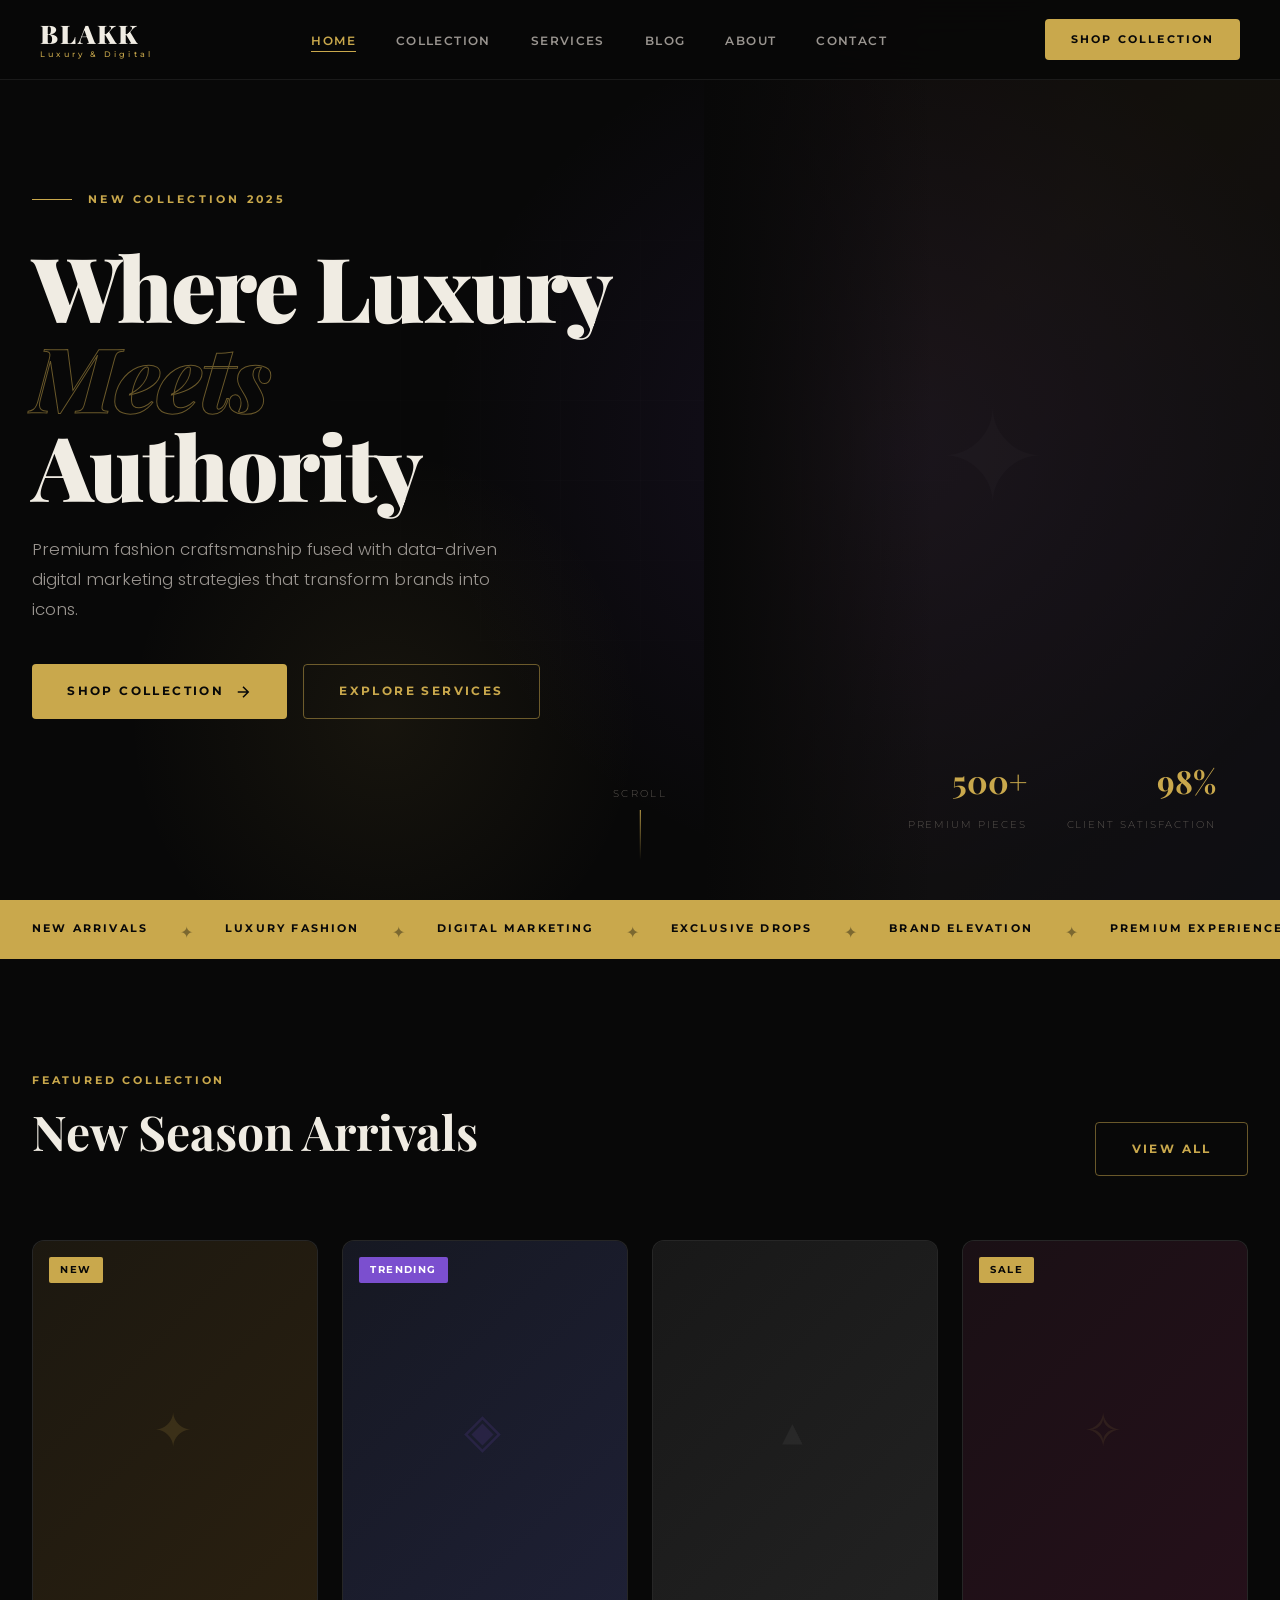
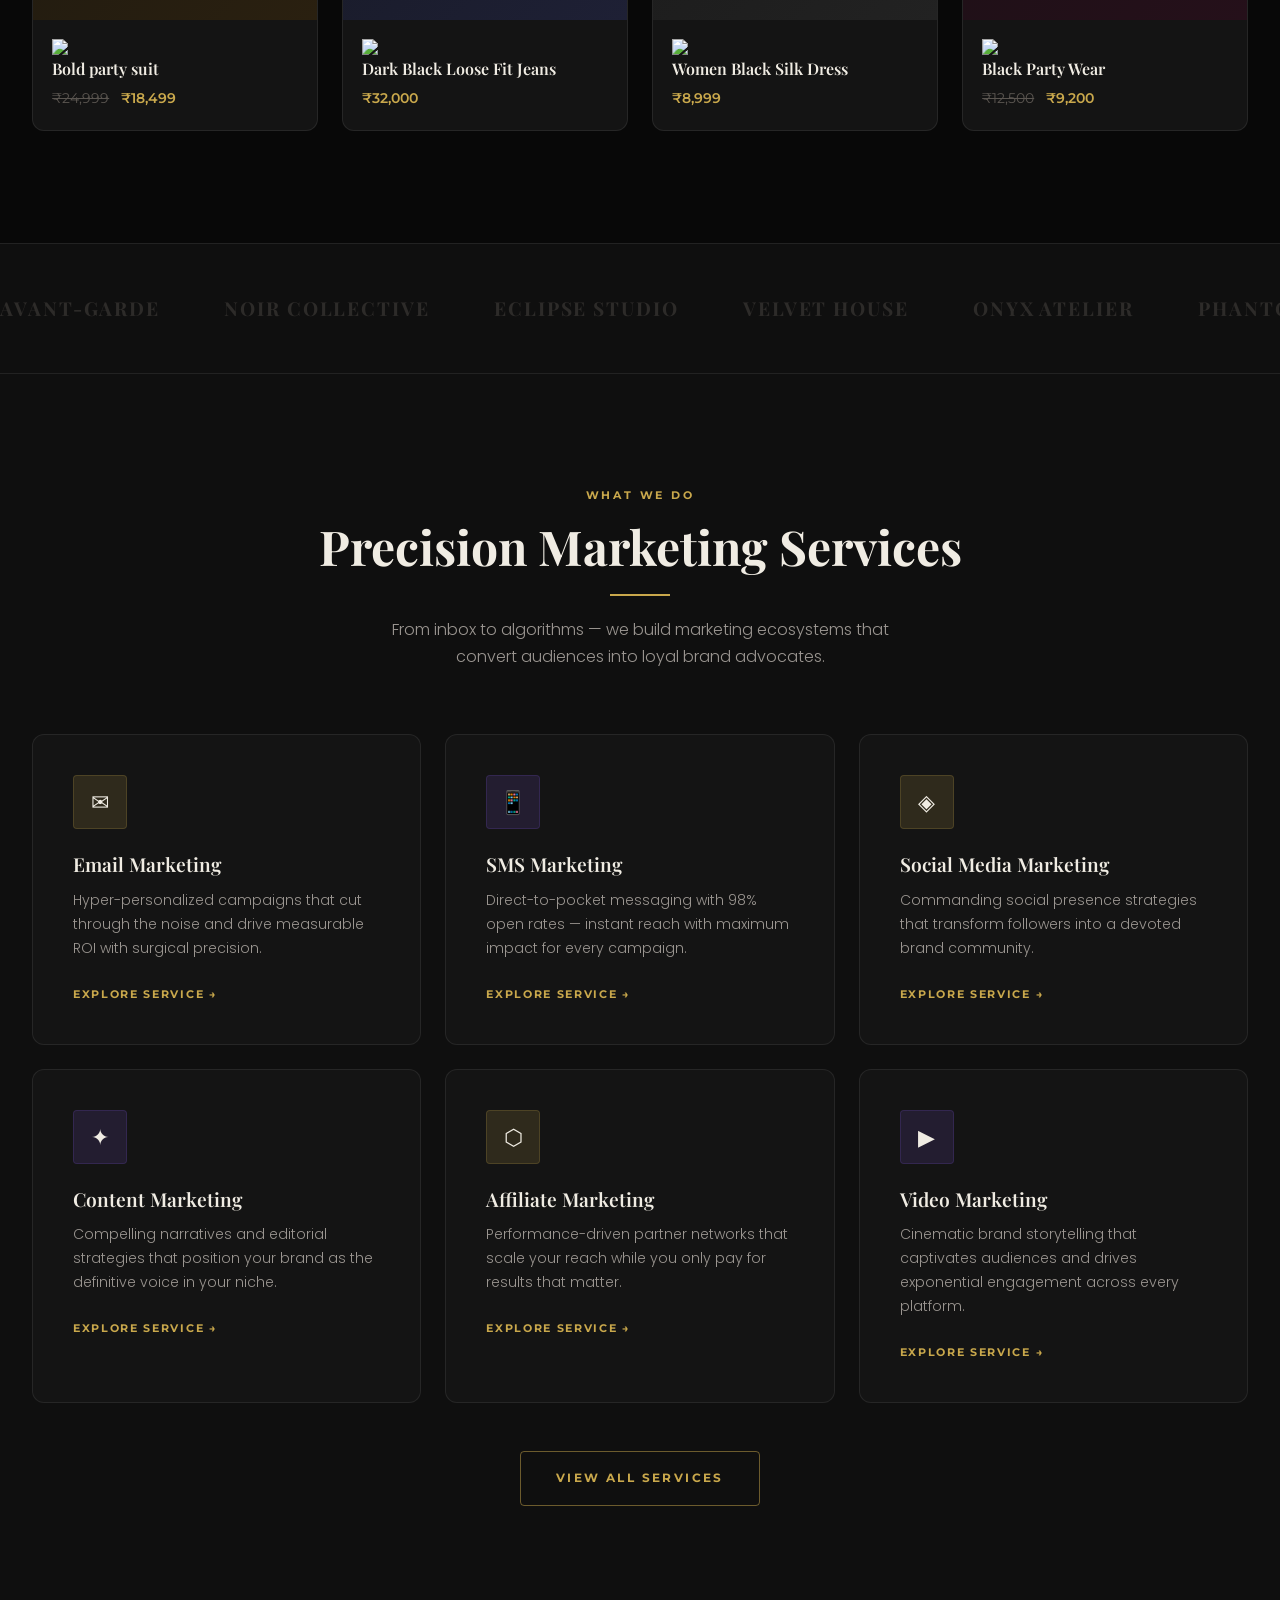
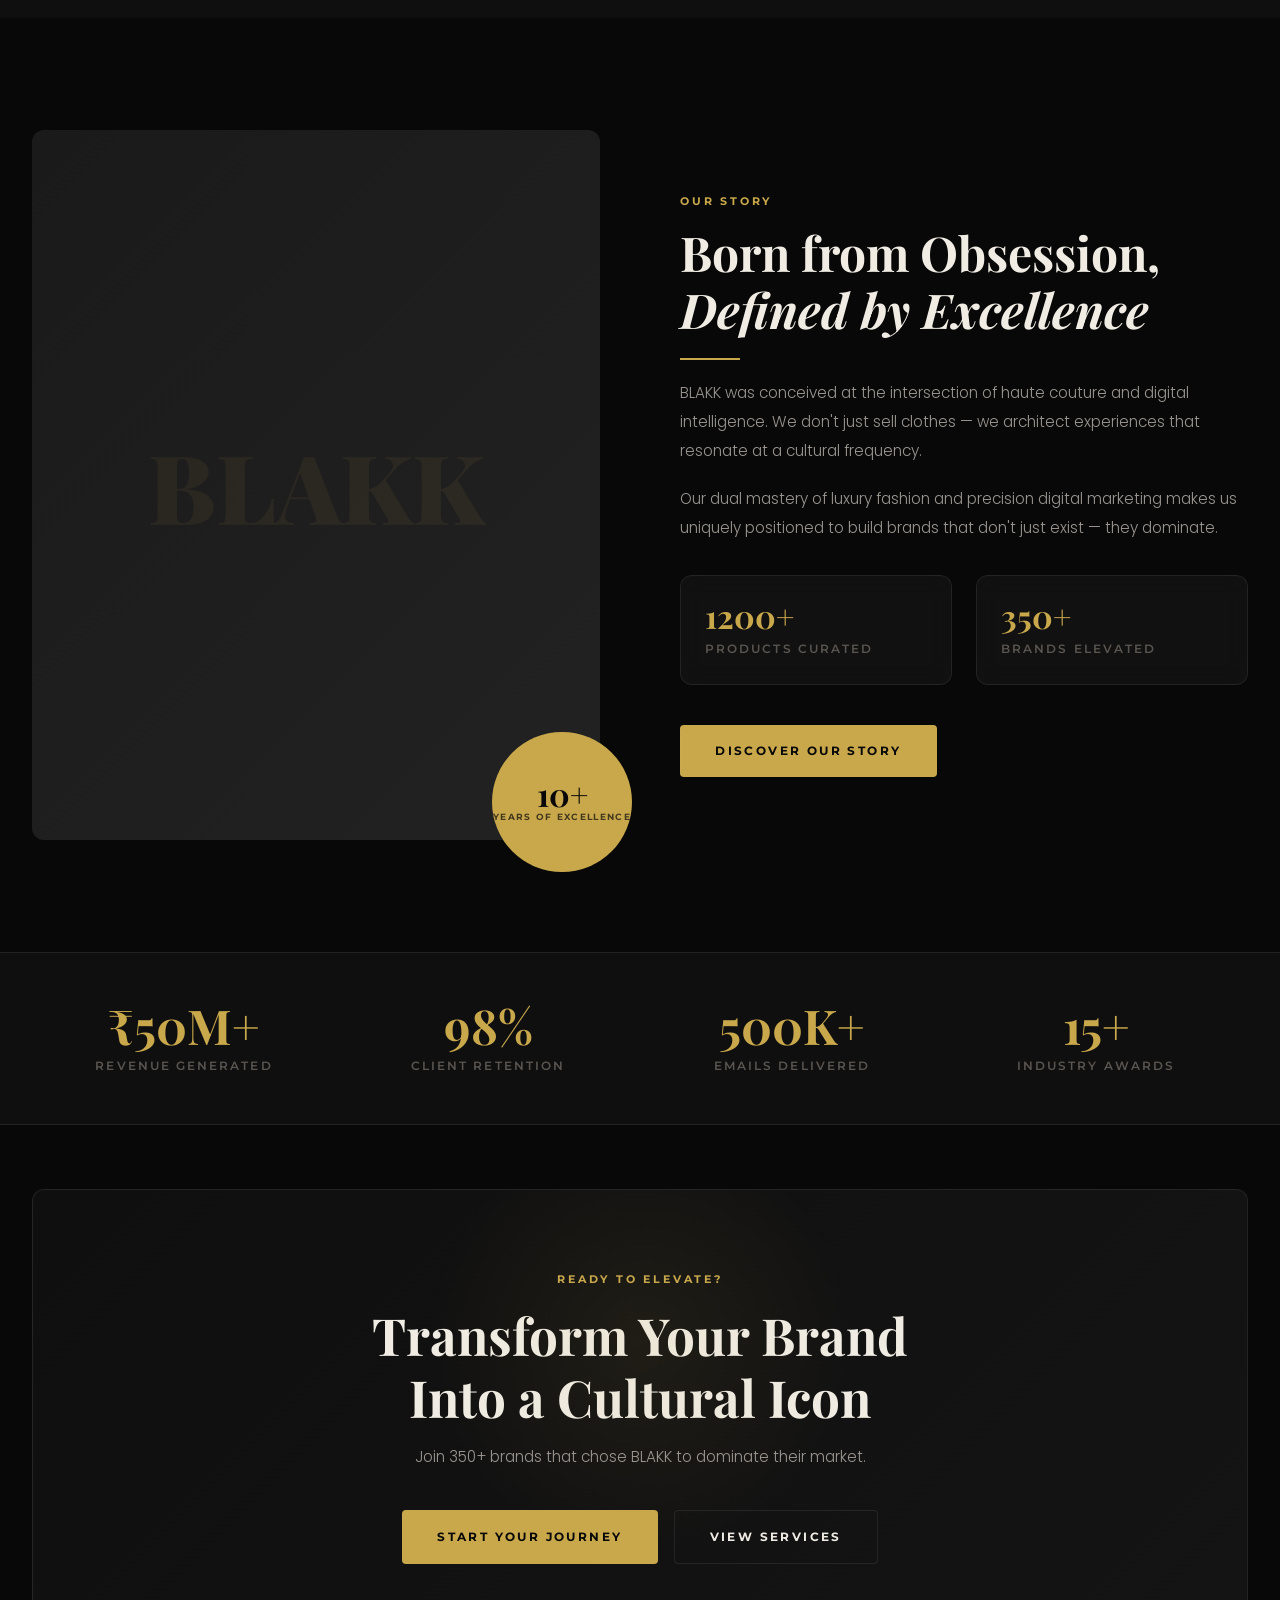
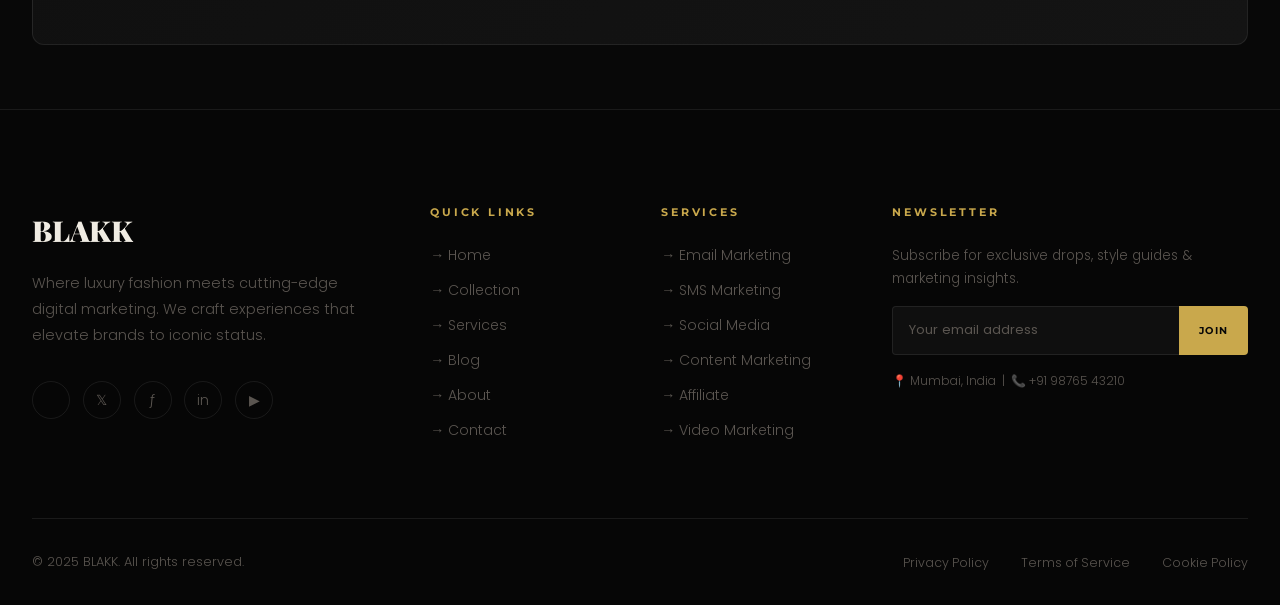
==== index.html @ cf5c4eec "Add files via upload" ====
<!DOCTYPE html>
<html lang="en">
<head>
  <meta charset="UTF-8">
  <meta name="viewport" content="width=device-width, initial-scale=1.0">
  <title>BLAKK — Luxury Fashion & Digital Marketing</title>
  <link rel="stylesheet" href="style.css">
  <style>
    /* ---- Hero ---- */
    .hero {
      position: relative;
      height: 100vh;
      min-height: 700px;
      display: flex;
      align-items: center;
      overflow: hidden;
      background: var(--bg-primary);
    }
    .hero__bg {
      position: absolute;
      inset: 0;
      background:
        radial-gradient(ellipse 60% 80% at 70% 50%, rgba(123,79,207,0.12) 0%, transparent 60%),
        radial-gradient(ellipse 40% 60% at 30% 80%, rgba(201,168,76,0.08) 0%, transparent 50%);
    }
    .hero__grid-lines {
      position: absolute;
      inset: 0;
      background-image:
        linear-gradient(rgba(255,255,255,0.02) 1px, transparent 1px),
        linear-gradient(90deg, rgba(255,255,255,0.02) 1px, transparent 1px);
      background-size: 80px 80px;
      mask-image: radial-gradient(ellipse at center, rgba(0,0,0,0.6) 0%, transparent 70%);
    }
    .hero__content {
      position: relative;
      z-index: 2;
      max-width: 760px;
    }
    .hero__eyebrow {
      display: inline-flex;
      align-items: center;
      gap: 1rem;
      font-family: var(--font-heading);
      font-size: 0.68rem;
      font-weight: 700;
      letter-spacing: 0.3em;
      text-transform: uppercase;
      color: var(--gold);
      margin-bottom: 2rem;
    }
    .hero__eyebrow::before {
      content: '';
      width: 40px; height: 1px;
      background: var(--gold);
    }
    .hero__title {
      font-size: clamp(3.5rem, 7vw, 6.5rem);
      font-weight: 900;
      line-height: 1.0;
      letter-spacing: -0.02em;
      margin-bottom: 1.5rem;
    }
    .hero__title em {
      font-style: italic;
      color: transparent;
      -webkit-text-stroke: 1px rgba(201,168,76,0.5);
    }
    .hero__subtitle {
      font-size: 1.05rem;
      color: var(--text-secondary);
      max-width: 480px;
      margin-bottom: 2.5rem;
      font-weight: 300;
      line-height: 1.8;
    }
    .hero__actions { display: flex; gap: 1rem; flex-wrap: wrap; }
    .hero__scroll {
      position: absolute;
      bottom: 2.5rem;
      left: 50%;
      transform: translateX(-50%);
      display: flex;
      flex-direction: column;
      align-items: center;
      gap: 0.5rem;
      font-family: var(--font-heading);
      font-size: 0.6rem;
      letter-spacing: 0.25em;
      text-transform: uppercase;
      color: var(--text-muted);
      animation: float 3s ease-in-out infinite;
    }
    .hero__scroll::after {
      content: '';
      width: 1px; height: 50px;
      background: linear-gradient(to bottom, var(--gold), transparent);
    }
    .hero__visual {
      position: absolute;
      right: 0; top: 0; bottom: 0;
      width: 45%;
      overflow: hidden;
    }
    .hero__visual-img {
      width: 100%; height: 100%;
      object-fit: cover;
      opacity: 0.35;
      filter: grayscale(30%);
    }
    .hero__visual::before {
      content: '';
      position: absolute;
      inset: 0;
      background: linear-gradient(90deg, var(--bg-primary) 0%, transparent 40%);
      z-index: 1;
    }
    .hero__stats {
      position: absolute;
      right: 4rem;
      bottom: 4rem;
      z-index: 3;
      display: flex;
      gap: 2.5rem;
    }
    .hero__stat { text-align: right; }
    .hero__stat-num { font-family: var(--font-display); font-size: 2rem; font-weight: 700; color: var(--gold); display: block; }
    .hero__stat-label { font-family: var(--font-heading); font-size: 0.6rem; letter-spacing: 0.2em; text-transform: uppercase; color: var(--text-muted); }

    /* ---- Ticker ---- */
    .ticker {
      background: var(--gold);
      padding: 0.8rem 0;
      overflow: hidden;
      white-space: nowrap;
    }
    .ticker__track {
      display: inline-flex;
      animation: ticker 30s linear infinite;
    }
    .ticker__item {
      font-family: var(--font-heading);
      font-size: 0.68rem;
      font-weight: 700;
      letter-spacing: 0.2em;
      text-transform: uppercase;
      color: #080808;
      padding: 0 2rem;
    }
    .ticker__dot { color: rgba(8,8,8,0.4); }
    @keyframes ticker { from { transform: translateX(0); } to { transform: translateX(-50%); } }

    /* ---- Collection Carousel ---- */
    .collection-grid { display: grid; grid-template-columns: repeat(4, 1fr); gap: 1.5rem; }

    /* ---- Services Grid ---- */
    .services-grid { display: grid; grid-template-columns: repeat(3, 1fr); gap: 1.5rem; }

    /* ---- About Section ---- */
    .about-layout { display: grid; grid-template-columns: 1fr 1fr; gap: 5rem; align-items: center; }
    .about-visual { position: relative; }
    .about-img-main {
      width: 100%;
      aspect-ratio: 4/5;
      background: linear-gradient(135deg, #1a1a1a, #222);
      border-radius: var(--radius-lg);
      display: flex;
      align-items: center;
      justify-content: center;
      overflow: hidden;
    }
    .about-img-badge {
      position: absolute;
      bottom: -2rem;
      right: -2rem;
      width: 140px; height: 140px;
      background: var(--gold);
      border-radius: 50%;
      display: flex;
      flex-direction: column;
      align-items: center;
      justify-content: center;
      text-align: center;
      z-index: 2;
    }
    .about-img-badge span:first-child { font-family: var(--font-display); font-size: 2rem; font-weight: 700; color: #080808; line-height: 1; }
    .about-img-badge span:last-child { font-family: var(--font-heading); font-size: 0.55rem; font-weight: 700; letter-spacing: 0.15em; color: rgba(8,8,8,0.7); text-transform: uppercase; }

    /* ---- Blog Preview ---- */
    .blog-grid { display: grid; grid-template-columns: repeat(3, 1fr); gap: 1.5rem; }

    /* ---- Brand Strip ---- */
    .brand-strip {
      background: var(--bg-secondary);
      padding: 3rem 0;
      border-top: 1px solid var(--border-glass);
      border-bottom: 1px solid var(--border-glass);
      overflow: hidden;
    }
    .brand-strip__track {
      display: flex;
      gap: 4rem;
      align-items: center;
      animation: ticker 20s linear infinite;
      white-space: nowrap;
    }
    .brand-strip__item {
      font-family: var(--font-display);
      font-size: 1.2rem;
      font-weight: 700;
      color: var(--text-muted);
      letter-spacing: 0.1em;
      text-transform: uppercase;
      opacity: 0.4;
      transition: opacity 0.3s;
      cursor: default;
    }
    .brand-strip__item:hover { opacity: 0.8; }

    @media (max-width: 900px) {
      .collection-grid { grid-template-columns: repeat(2, 1fr); }
      .services-grid { grid-template-columns: repeat(2, 1fr); }
      .about-layout { grid-template-columns: 1fr; gap: 3rem; }
      .blog-grid { grid-template-columns: 1fr; }
      .hero__visual { display: none; }
      .hero__stats { display: none; }
    }
    @media (max-width: 600px) {
      .collection-grid { grid-template-columns: 1fr; }
      .services-grid { grid-template-columns: 1fr; }
    }
  </style>
</head>
<body>

<div id="navbar-container"></div>

<!-- =============== HERO =============== -->
<section class="hero">
  <div class="hero__bg"></div>
  <div class="hero__grid-lines"></div>
  <div class="hero__visual">
    <div class="hero__visual-img" style="background: linear-gradient(135deg, #1a1210 0%, #2a1f0f 40%, #1a1a2e 100%); display:flex; align-items:center; justify-content:center; font-family:var(--font-display); font-size:8rem; color:rgba(255,255,255,0.05);">✦</div>
  </div>
  <div class="container" style="width:100%;">
    <div class="hero__content animate-up">
      <div class="hero__eyebrow">New Collection 2025</div>
      <h1 class="hero__title">
        Where Luxury<br>
        <em>Meets</em><br>
        Authority
      </h1>
      <p class="hero__subtitle">Premium fashion craftsmanship fused with data-driven digital marketing strategies that transform brands into icons.</p>
      <div class="hero__actions">
        <a href="collection.html" class="btn btn--primary">
          Shop Collection
          <svg class="btn-icon" viewBox="0 0 24 24" fill="none" stroke="currentColor" stroke-width="2"><path d="M5 12h14M12 5l7 7-7 7"/></svg>
        </a>
        <a href="services.html" class="btn btn--outline">Explore Services</a>
      </div>
    </div>
  </div>
  <div class="hero__stats">
    <div class="hero__stat">
      <span class="hero__stat-num">500+</span>
      <span class="hero__stat-label">Premium Pieces</span>
    </div>
    <div class="hero__stat">
      <span class="hero__stat-num">98%</span>
      <span class="hero__stat-label">Client Satisfaction</span>
    </div>
  </div>
  <div class="hero__scroll">Scroll</div>
</section>

<!-- =============== TICKER =============== -->
<div class="ticker">
  <div class="ticker__track">
    <span class="ticker__item">New Arrivals</span><span class="ticker__dot">✦</span>
    <span class="ticker__item">Luxury Fashion</span><span class="ticker__dot">✦</span>
    <span class="ticker__item">Digital Marketing</span><span class="ticker__dot">✦</span>
    <span class="ticker__item">Exclusive Drops</span><span class="ticker__dot">✦</span>
    <span class="ticker__item">Brand Elevation</span><span class="ticker__dot">✦</span>
    <span class="ticker__item">Premium Experience</span><span class="ticker__dot">✦</span>
    <span class="ticker__item">New Arrivals</span><span class="ticker__dot">✦</span>
    <span class="ticker__item">Luxury Fashion</span><span class="ticker__dot">✦</span>
    <span class="ticker__item">Digital Marketing</span><span class="ticker__dot">✦</span>
    <span class="ticker__item">Exclusive Drops</span><span class="ticker__dot">✦</span>
    <span class="ticker__item">Brand Elevation</span><span class="ticker__dot">✦</span>
    <span class="ticker__item">Premium Experience</span><span class="ticker__dot">✦</span>
  </div>
</div>

<!-- =============== FEATURED COLLECTION =============== -->
<section class="section">
  <div class="container">
    <div class="section-header" style="display:flex;align-items:flex-end;justify-content:space-between;flex-wrap:wrap;gap:1rem;">
      <div>
        <div class="label" style="margin-bottom:0.8rem;">Featured Collection</div>
        <h2 class="section-title">New Season Arrivals</h2>
      </div>
      <a href="collection.html" class="btn btn--outline">View All</a>
    </div>
    <div class="collection-grid">

      <div class="product-card">
        <div class="product-card__image">
          <div class="img-placeholder" style="width:100%;height:100%;background:linear-gradient(135deg,#1c1810,#2a2010);font-size:3rem;color:rgba(201,168,76,0.15);">✦</div>
          <span class="product-card__badge">New</span>
          <div class="product-card__overlay">
            <a href="product.html" class="btn btn--primary" style="width:100%;justify-content:center;">View Product</a>
          </div>
        </div>
        <div class="product-card__body">
        <img src="c:\Users\HP\OneDrive\Pictures\suit.jpeg">
          <div class="product-card__name">Bold party suit</div>
          <div class="product-card__price"><del>₹24,999</del> ₹18,499</div>
        </div>
      </div>

      <div class="product-card">
        <div class="product-card__image">
          <div class="img-placeholder" style="width:100%;height:100%;background:linear-gradient(135deg,#161822,#1e2035);font-size:3rem;color:rgba(123,79,207,0.15);">◈</div>
          <span class="product-card__badge product-card__badge--new">Trending</span>
          <div class="product-card__overlay">
            <a href="product.html" class="btn btn--primary" style="width:100%;justify-content:center;">View Product</a>
          </div>
        </div>
        <div class="product-card__body">
          <img src="c:\Users\HP\OneDrive\Pictures\strait fit.jpeg">
          <div class="product-card__name">Dark Black Loose Fit Jeans</div>
          <div class="product-card__price">₹32,000</div>
        </div>
      </div>

      <div class="product-card">
        <div class="product-card__image">
          <div class="img-placeholder" style="width:100%;height:100%;background:linear-gradient(135deg,#181818,#222);font-size:3rem;color:rgba(255,255,255,0.05);">▲</div>
          <div class="product-card__overlay">
            <a href="product.html" class="btn btn--primary" style="width:100%;justify-content:center;">View Product</a>
          </div>
        </div>
        <div class="product-card__body">
          <img src="c:\Users\HP\OneDrive\Pictures\blouse.jpeg">
          <div class="product-card__name">Women Black Silk Dress</div>
          <div class="product-card__price">₹8,999</div>
        </div>
      </div>

      <div class="product-card">
        <div class="product-card__image">
          <div class="img-placeholder" style="width:100%;height:100%;background:linear-gradient(135deg,#1a1015,#25101a);font-size:3rem;color:rgba(201,168,76,0.1);">✧</div>
          <span class="product-card__badge">Sale</span>
          <div class="product-card__overlay">
            <a href="product.html" class="btn btn--primary" style="width:100%;justify-content:center;">View Product</a>
          </div>
        </div>
        <div class="product-card__body">
          <img src="c:\Users\HP\OneDrive\Pictures\sleveless fork.jpeg">
          <div class="product-card__name">Black Party Wear</div>
          <div class="product-card__price"><del>₹12,500</del> ₹9,200</div>
        </div>
      </div>

    </div>
  </div>
</section>

<!-- =============== BRAND STRIP =============== -->
<div class="brand-strip">
  <div class="brand-strip__track">
    <span class="brand-strip__item">Avant-Garde</span>
    <span class="brand-strip__item">Noir Collective</span>
    <span class="brand-strip__item">Eclipse Studio</span>
    <span class="brand-strip__item">Velvet House</span>
    <span class="brand-strip__item">Onyx Atelier</span>
    <span class="brand-strip__item">Phantom Wear</span>
    <span class="brand-strip__item">Noir Collective</span>
    <span class="brand-strip__item">Avant-Garde</span>
    <span class="brand-strip__item">Eclipse Studio</span>
    <span class="brand-strip__item">Velvet House</span>
    <span class="brand-strip__item">Onyx Atelier</span>
    <span class="brand-strip__item">Phantom Wear</span>
  </div>
</div>

<!-- =============== MARKETING SERVICES =============== -->
<section class="section" style="background:var(--bg-secondary);">
  <div class="container">
    <div class="section-header section-header--center">
      <div class="label" style="margin-bottom:0.8rem;">What We Do</div>
      <h2 class="section-title">Precision Marketing Services</h2>
      <div class="divider divider--center"></div>
      <p class="section-subtitle">From inbox to algorithms — we build marketing ecosystems that convert audiences into loyal brand advocates.</p>
    </div>
    <div class="services-grid">

      <div class="service-card">
        <div class="service-card__icon">✉</div>
        <h3 class="service-card__title">Email Marketing</h3>
        <p class="service-card__desc">Hyper-personalized campaigns that cut through the noise and drive measurable ROI with surgical precision.</p>
        <a href="email-marketing.html" class="service-card__link">Explore Service →</a>
      </div>

      <div class="service-card">
        <div class="service-card__icon" style="background:var(--purple-dim);border-color:rgba(123,79,207,0.2);">📱</div>
        <h3 class="service-card__title">SMS Marketing</h3>
        <p class="service-card__desc">Direct-to-pocket messaging with 98% open rates — instant reach with maximum impact for every campaign.</p>
        <a href="sms-marketing.html" class="service-card__link">Explore Service →</a>
      </div>

      <div class="service-card">
        <div class="service-card__icon">◈</div>
        <h3 class="service-card__title">Social Media Marketing</h3>
        <p class="service-card__desc">Commanding social presence strategies that transform followers into a devoted brand community.</p>
        <a href="social-media-marketing.html" class="service-card__link">Explore Service →</a>
      </div>

      <div class="service-card">
        <div class="service-card__icon" style="background:var(--purple-dim);border-color:rgba(123,79,207,0.2);">✦</div>
        <h3 class="service-card__title">Content Marketing</h3>
        <p class="service-card__desc">Compelling narratives and editorial strategies that position your brand as the definitive voice in your niche.</p>
        <a href="content-marketing.html" class="service-card__link">Explore Service →</a>
      </div>

      <div class="service-card">
        <div class="service-card__icon">⬡</div>
        <h3 class="service-card__title">Affiliate Marketing</h3>
        <p class="service-card__desc">Performance-driven partner networks that scale your reach while you only pay for results that matter.</p>
        <a href="affiliate-marketing.html" class="service-card__link">Explore Service →</a>
      </div>

      <div class="service-card">
        <div class="service-card__icon" style="background:var(--purple-dim);border-color:rgba(123,79,207,0.2);">▶</div>
        <h3 class="service-card__title">Video Marketing</h3>
        <p class="service-card__desc">Cinematic brand storytelling that captivates audiences and drives exponential engagement across every platform.</p>
        <a href="video-marketing.html" class="service-card__link">Explore Service →</a>
      </div>

    </div>
    <div style="text-align:center;margin-top:3rem;">
      <a href="services.html" class="btn btn--outline">View All Services</a>
    </div>
  </div>
</section>

<!-- =============== ABOUT BRAND =============== -->
<section class="section">
  <div class="container">
    <div class="about-layout">
      <div class="about-visual">
        <div class="about-img-main">
          <div style="font-family:var(--font-display);font-size:6rem;font-weight:900;color:rgba(201,168,76,0.08);text-align:center;line-height:1;">BLAKK</div>
        </div>
        <div class="about-img-badge">
          <span>10+</span>
          <span>Years of Excellence</span>
        </div>
      </div>
      <div>
        <div class="label" style="margin-bottom:0.8rem;">Our Story</div>
        <h2 class="section-title">Born from Obsession,<br><em>Defined by Excellence</em></h2>
        <div class="divider"></div>
        <p style="color:var(--text-secondary);margin-bottom:1.2rem;font-size:0.95rem;line-height:1.9;">BLAKK was conceived at the intersection of haute couture and digital intelligence. We don't just sell clothes — we architect experiences that resonate at a cultural frequency.</p>
        <p style="color:var(--text-secondary);margin-bottom:2rem;font-size:0.95rem;line-height:1.9;">Our dual mastery of luxury fashion and precision digital marketing makes us uniquely positioned to build brands that don't just exist — they dominate.</p>
        <div style="display:grid;grid-template-columns:1fr 1fr;gap:1.5rem;margin-bottom:2.5rem;">
          <div class="glass-card" style="padding:1.5rem;">
            <div class="stat-number" style="font-size:2rem;">1200+</div>
            <div class="stat-label">Products Curated</div>
          </div>
          <div class="glass-card" style="padding:1.5rem;">
            <div class="stat-number" style="font-size:2rem;">350+</div>
            <div class="stat-label">Brands Elevated</div>
          </div>
        </div>
        <a href="about.html" class="btn btn--primary">Discover Our Story</a>
      </div>
    </div>
  </div>
</section>

<!-- =============== STATS BAND =============== -->
<div style="background:var(--bg-secondary);border-top:1px solid var(--border-glass);border-bottom:1px solid var(--border-glass);">
  <div class="container">
    <div style="display:grid;grid-template-columns:repeat(4,1fr);text-align:center;padding:1rem 0;">
      <div class="stat-item"><span class="stat-number">₹50M+</span><span class="stat-label">Revenue Generated</span></div>
      <div class="stat-item"><span class="stat-number">98%</span><span class="stat-label">Client Retention</span></div>
      <div class="stat-item"><span class="stat-number">500K+</span><span class="stat-label">Emails Delivered</span></div>
      <div class="stat-item"><span class="stat-number">15+</span><span class="stat-label">Industry Awards</span></div>
    </div>
  </div>
</div>



<!-- =============== CTA BANNER =============== -->
<section class="section--sm">
  <div class="container">
    <div class="cta-banner">
      <div class="label" style="margin-bottom:1rem;">Ready to Elevate?</div>
      <h2 style="font-size:clamp(2rem,4vw,3.2rem);margin-bottom:1rem;max-width:600px;margin-left:auto;margin-right:auto;">Transform Your Brand Into a Cultural Icon</h2>
      <p style="color:var(--text-secondary);margin-bottom:2.5rem;font-size:0.95rem;">Join 350+ brands that chose BLAKK to dominate their market.</p>
      <div style="display:flex;gap:1rem;justify-content:center;flex-wrap:wrap;">
        <a href="contact.html" class="btn btn--primary">Start Your Journey</a>
        <a href="services.html" class="btn btn--ghost">View Services</a>
      </div>
    </div>
  </div>
</section>

<div id="footer-container"></div>

<script src="components.js"></script>
<script src='https://cdn.jotfor.ms/agent/embedjs/019d7c6f91fc73ceb57cc087a468c96c1d91/embed.js'>
</script>
</body>
</html>
---- style.css ----
/* ============================================
   BLAKK - Luxury Fashion & Digital Marketing
   style.css - Main Stylesheet
   ============================================ */

@import url('https://fonts.googleapis.com/css2?family=Playfair+Display:ital,wght@0,400;0,600;0,700;0,900;1,400;1,700&family=Montserrat:wght@300;400;500;600;700;800&family=Poppins:wght@300;400;500;600&display=swap');

/* ---- CSS Variables ---- */
:root {
  --bg-primary: #080808;
  --bg-secondary: #0f0f0f;
  --bg-card: #141414;
  --bg-glass: rgba(255,255,255,0.04);
  --border-glass: rgba(255,255,255,0.08);
  --gold: #c9a84c;
  --gold-light: #e8c87a;
  --gold-dim: rgba(201,168,76,0.15);
  --purple: #7b4fcf;
  --purple-light: #a47de8;
  --purple-dim: rgba(123,79,207,0.15);
  --electric: #4fc3f7;
  --text-primary: #f0ece3;
  --text-secondary: #9a9590;
  --text-muted: #5a5550;
  --accent: var(--gold);
  --font-display: 'Playfair Display', Georgia, serif;
  --font-heading: 'Montserrat', sans-serif;
  --font-body: 'Poppins', sans-serif;
  --radius: 4px;
  --radius-lg: 12px;
  --shadow-glow: 0 0 40px rgba(201,168,76,0.12);
  --shadow-card: 0 8px 32px rgba(0,0,0,0.6);
  --transition: all 0.35s cubic-bezier(0.4, 0, 0.2, 1);
  --navbar-h: 80px;
}

/* ---- Reset & Base ---- */
*, *::before, *::after { box-sizing: border-box; margin: 0; padding: 0; }
html { scroll-behavior: smooth; font-size: 16px; }
body {
  background: var(--bg-primary);
  color: var(--text-primary);
  font-family: var(--font-body);
  font-weight: 300;
  line-height: 1.7;
  overflow-x: hidden;
  -webkit-font-smoothing: antialiased;
}
img { max-width: 100%; display: block; }
a { color: inherit; text-decoration: none; }
ul { list-style: none; }
button { cursor: pointer; border: none; background: none; font-family: inherit; }
input, textarea, select { font-family: inherit; }

/* ---- Scrollbar ---- */
::-webkit-scrollbar { width: 4px; }
::-webkit-scrollbar-track { background: var(--bg-primary); }
::-webkit-scrollbar-thumb { background: var(--gold); border-radius: 2px; }

/* ---- Typography ---- */
h1,h2,h3,h4,h5,h6 { font-family: var(--font-display); font-weight: 700; line-height: 1.2; }
.label {
  font-family: var(--font-heading);
  font-size: 0.7rem;
  font-weight: 700;
  letter-spacing: 0.25em;
  text-transform: uppercase;
  color: var(--gold);
}
.section-title {
  font-size: clamp(2rem, 4vw, 3rem);
  color: var(--text-primary);
  margin-bottom: 1rem;
}
.section-subtitle {
  font-family: var(--font-body);
  font-size: 1rem;
  color: var(--text-secondary);
  max-width: 540px;
  font-weight: 300;
}

/* ---- Container ---- */
.container { max-width: 1280px; margin: 0 auto; padding: 0 2rem; }
.container--wide { max-width: 1440px; margin: 0 auto; padding: 0 2rem; }
.container--narrow { max-width: 900px; margin: 0 auto; padding: 0 2rem; }

/* ---- Section Spacing ---- */
.section { padding: 7rem 0; }
.section--sm { padding: 4rem 0; }

.section-header { margin-bottom: 4rem; }
.section-header--center { text-align: center; }
.section-header--center .section-subtitle { margin: 0 auto; }

/* ---- Buttons ---- */
.btn {
  display: inline-flex;
  align-items: center;
  gap: 0.6rem;
  font-family: var(--font-heading);
  font-size: 0.75rem;
  font-weight: 700;
  letter-spacing: 0.2em;
  text-transform: uppercase;
  padding: 1rem 2.2rem;
  border-radius: var(--radius);
  transition: var(--transition);
  position: relative;
  overflow: hidden;
}
.btn::before {
  content: '';
  position: absolute;
  inset: 0;
  background: rgba(255,255,255,0.06);
  transform: translateX(-100%);
  transition: var(--transition);
}
.btn:hover::before { transform: translateX(0); }

.btn--primary {
  background: var(--gold);
  color: #080808;
}
.btn--primary:hover { background: var(--gold-light); transform: translateY(-2px); box-shadow: 0 12px 30px rgba(201,168,76,0.3); }

.btn--outline {
  border: 1px solid rgba(201,168,76,0.5);
  color: var(--gold);
}
.btn--outline:hover { border-color: var(--gold); background: var(--gold-dim); transform: translateY(-2px); }

.btn--ghost {
  border: 1px solid var(--border-glass);
  color: var(--text-primary);
}
.btn--ghost:hover { border-color: var(--text-secondary); background: var(--bg-glass); }

.btn--purple {
  background: var(--purple);
  color: #fff;
}
.btn--purple:hover { background: var(--purple-light); transform: translateY(-2px); box-shadow: 0 12px 30px rgba(123,79,207,0.35); }

.btn-icon { width: 18px; height: 18px; transition: transform 0.3s ease; }
.btn:hover .btn-icon { transform: translateX(4px); }

/* ---- Navbar ---- */
.navbar {
  position: fixed;
  top: 0; left: 0; right: 0;
  height: var(--navbar-h);
  z-index: 1000;
  background: rgba(8,8,8,0.92);
  backdrop-filter: blur(20px);
  border-bottom: 1px solid var(--border-glass);
  transition: var(--transition);
}
.navbar.scrolled { height: 68px; box-shadow: 0 4px 30px rgba(0,0,0,0.5); }
.navbar__inner {
  display: flex;
  align-items: center;
  justify-content: space-between;
  height: 100%;
  padding: 0 2.5rem;
  max-width: 1440px;
  margin: 0 auto;
}
.navbar__logo {
  font-family: var(--font-display);
  font-size: 1.6rem;
  font-weight: 900;
  letter-spacing: 0.08em;
  color: var(--text-primary);
  display: flex;
  flex-direction: column;
  line-height: 1;
}
.navbar__logo span {
  font-size: 0.5rem;
  font-family: var(--font-heading);
  letter-spacing: 0.4em;
  color: var(--gold);
  font-weight: 500;
  margin-top: 3px;
}
.navbar__menu {
  display: flex;
  align-items: center;
  gap: 2.5rem;
}
.navbar__link {
  font-family: var(--font-heading);
  font-size: 0.72rem;
  font-weight: 600;
  letter-spacing: 0.12em;
  text-transform: uppercase;
  color: var(--text-secondary);
  transition: var(--transition);
  position: relative;
  padding-bottom: 4px;
}
.navbar__link::after {
  content: '';
  position: absolute;
  bottom: 0; left: 0;
  width: 0; height: 1px;
  background: var(--gold);
  transition: width 0.35s ease;
}
.navbar__link:hover { color: var(--text-primary); }
.navbar__link:hover::after { width: 100%; }
.navbar__link.active { color: var(--gold); }
.navbar__link.active::after { width: 100%; }

/* Dropdown */
.navbar__item { position: relative; }
.dropdown {
  position: absolute;
  top: calc(100% + 1.5rem);
  left: 50%;
  transform: translateX(-50%);
  background: #111;
  border: 1px solid var(--border-glass);
  border-radius: var(--radius-lg);
  padding: 1rem 0;
  min-width: 220px;
  opacity: 0;
  pointer-events: none;
  transform: translateX(-50%) translateY(-8px);
  transition: all 0.3s ease;
  box-shadow: 0 20px 60px rgba(0,0,0,0.8);
}
.navbar__item:hover .dropdown {
  opacity: 1;
  pointer-events: all;
  transform: translateX(-50%) translateY(0);
}
.dropdown__link {
  display: flex;
  align-items: center;
  gap: 0.8rem;
  padding: 0.7rem 1.4rem;
  font-family: var(--font-heading);
  font-size: 0.72rem;
  font-weight: 500;
  letter-spacing: 0.08em;
  text-transform: uppercase;
  color: var(--text-secondary);
  transition: var(--transition);
}
.dropdown__link:hover { color: var(--gold); background: var(--gold-dim); padding-left: 1.8rem; }
.dropdown__icon { font-size: 1rem; width: 20px; text-align: center; }

.navbar__actions { display: flex; align-items: center; gap: 1rem; }
.navbar__cta { padding: 0.7rem 1.6rem; font-size: 0.68rem; }

/* Hamburger */
.hamburger {
  display: none;
  flex-direction: column;
  gap: 5px;
  padding: 8px;
  cursor: pointer;
}
.hamburger span {
  display: block;
  width: 24px; height: 2px;
  background: var(--text-primary);
  transition: var(--transition);
  border-radius: 2px;
}
.hamburger.active span:nth-child(1) { transform: rotate(45deg) translate(5px, 5px); }
.hamburger.active span:nth-child(2) { opacity: 0; transform: translateX(-8px); }
.hamburger.active span:nth-child(3) { transform: rotate(-45deg) translate(5px, -5px); }

/* Mobile Nav */
.mobile-nav {
  display: none;
  position: fixed;
  top: var(--navbar-h);
  left: 0; right: 0;
  background: rgba(8,8,8,0.98);
  backdrop-filter: blur(20px);
  border-bottom: 1px solid var(--border-glass);
  padding: 2rem;
  z-index: 999;
  transform: translateY(-10px);
  opacity: 0;
  pointer-events: none;
  transition: all 0.35s ease;
  max-height: calc(100vh - var(--navbar-h));
  overflow-y: auto;
}
.mobile-nav.open { opacity: 1; transform: translateY(0); pointer-events: all; display: block; }
.mobile-nav__link {
  display: block;
  padding: 0.9rem 0;
  font-family: var(--font-heading);
  font-size: 0.8rem;
  font-weight: 600;
  letter-spacing: 0.15em;
  text-transform: uppercase;
  color: var(--text-secondary);
  border-bottom: 1px solid var(--border-glass);
  transition: var(--transition);
}
.mobile-nav__link:hover { color: var(--gold); padding-left: 0.5rem; }
.mobile-nav__sub { padding-left: 1rem; margin: 0.5rem 0; }
.mobile-nav__sub .mobile-nav__link { font-size: 0.72rem; color: var(--text-muted); border: none; }

/* ---- Page Hero ---- */
.page-hero {
  padding: calc(var(--navbar-h) + 5rem) 0 5rem;
  background: var(--bg-secondary);
  border-bottom: 1px solid var(--border-glass);
  position: relative;
  overflow: hidden;
}
.page-hero::before {
  content: '';
  position: absolute;
  top: -200px; right: -200px;
  width: 600px; height: 600px;
  background: radial-gradient(circle, rgba(201,168,76,0.06) 0%, transparent 70%);
}

/* ---- Footer ---- */
.footer {
  background: #060606;
  border-top: 1px solid var(--border-glass);
  padding: 6rem 0 2rem;
}
.footer__grid {
  display: grid;
  grid-template-columns: 2fr 1fr 1fr 1.5fr;
  gap: 4rem;
  margin-bottom: 4rem;
}
.footer__brand-name {
  font-family: var(--font-display);
  font-size: 1.8rem;
  font-weight: 900;
  color: var(--text-primary);
  margin-bottom: 1rem;
}
.footer__brand-name span { color: var(--gold); }
.footer__desc {
  color: var(--text-muted);
  font-size: 0.9rem;
  line-height: 1.8;
  margin-bottom: 2rem;
}
.footer__social { display: flex; gap: 0.8rem; }
.social-link {
  width: 38px; height: 38px;
  border: 1px solid var(--border-glass);
  border-radius: 50%;
  display: flex; align-items: center; justify-content: center;
  font-size: 0.9rem;
  color: var(--text-muted);
  transition: var(--transition);
}
.social-link:hover { border-color: var(--gold); color: var(--gold); background: var(--gold-dim); transform: translateY(-3px); }

.footer__col-title {
  font-family: var(--font-heading);
  font-size: 0.7rem;
  font-weight: 700;
  letter-spacing: 0.25em;
  text-transform: uppercase;
  color: var(--gold);
  margin-bottom: 1.5rem;
}
.footer__links li { margin-bottom: 0.7rem; }
.footer__links a {
  font-size: 0.88rem;
  color: var(--text-muted);
  transition: var(--transition);
  display: flex; align-items: center; gap: 0.4rem;
}
.footer__links a:hover { color: var(--text-primary); padding-left: 4px; }

.newsletter-form { display: flex; gap: 0; margin-top: 1rem; }
.newsletter-form input {
  flex: 1;
  background: var(--bg-glass);
  border: 1px solid var(--border-glass);
  border-right: none;
  border-radius: var(--radius) 0 0 var(--radius);
  padding: 0.85rem 1rem;
  color: var(--text-primary);
  font-size: 0.82rem;
  outline: none;
  transition: var(--transition);
}
.newsletter-form input:focus { border-color: var(--gold); }
.newsletter-form input::placeholder { color: var(--text-muted); }
.newsletter-form button {
  background: var(--gold);
  color: #080808;
  font-family: var(--font-heading);
  font-size: 0.65rem;
  font-weight: 700;
  letter-spacing: 0.15em;
  text-transform: uppercase;
  padding: 0.85rem 1.2rem;
  border-radius: 0 var(--radius) var(--radius) 0;
  transition: var(--transition);
}
.newsletter-form button:hover { background: var(--gold-light); }

.footer__bottom {
  border-top: 1px solid var(--border-glass);
  padding-top: 2rem;
  display: flex;
  align-items: center;
  justify-content: space-between;
  flex-wrap: wrap;
  gap: 1rem;
}
.footer__copy { font-size: 0.8rem; color: var(--text-muted); }
.footer__legal { display: flex; gap: 2rem; }
.footer__legal a { font-size: 0.78rem; color: var(--text-muted); transition: color 0.3s; }
.footer__legal a:hover { color: var(--gold); }

/* ---- Cards ---- */
.card {
  background: var(--bg-card);
  border: 1px solid var(--border-glass);
  border-radius: var(--radius-lg);
  overflow: hidden;
  transition: var(--transition);
}
.card:hover {
  border-color: rgba(201,168,76,0.25);
  transform: translateY(-6px);
  box-shadow: var(--shadow-card), 0 0 40px rgba(201,168,76,0.07);
}

/* Glass Card */
.glass-card {
  background: var(--bg-glass);
  border: 1px solid var(--border-glass);
  border-radius: var(--radius-lg);
  backdrop-filter: blur(12px);
  transition: var(--transition);
}
.glass-card:hover { border-color: rgba(201,168,76,0.2); transform: translateY(-4px); }

/* Product Card */
.product-card { background: var(--bg-card); border: 1px solid var(--border-glass); border-radius: var(--radius-lg); overflow: hidden; transition: var(--transition); }
.product-card:hover { border-color: rgba(201,168,76,0.3); transform: translateY(-8px); box-shadow: var(--shadow-card); }
.product-card__image { position: relative; overflow: hidden; aspect-ratio: 3/4; background: #1a1a1a; }
.product-card__image img { width: 100%; height: 100%; object-fit: cover; transition: transform 0.6s cubic-bezier(0.4,0,0.2,1); }
.product-card:hover .product-card__image img { transform: scale(1.08); }
.product-card__badge {
  position: absolute; top: 1rem; left: 1rem;
  background: var(--gold);
  color: #080808;
  font-family: var(--font-heading);
  font-size: 0.6rem;
  font-weight: 700;
  letter-spacing: 0.15em;
  text-transform: uppercase;
  padding: 0.3rem 0.7rem;
  border-radius: 2px;
}
.product-card__badge--new { background: var(--purple); color: #fff; }
.product-card__overlay {
  position: absolute;
  bottom: 0; left: 0; right: 0;
  padding: 1.5rem;
  background: linear-gradient(transparent, rgba(0,0,0,0.8));
  transform: translateY(100%);
  transition: var(--transition);
}
.product-card:hover .product-card__overlay { transform: translateY(0); }
.product-card__body { padding: 1.2rem; }
.product-card__name {
  font-family: var(--font-display);
  font-size: 1rem;
  font-weight: 600;
  margin-bottom: 0.3rem;
}
.product-card__price { font-family: var(--font-heading); font-size: 0.88rem; color: var(--gold); font-weight: 600; }
.product-card__price del { color: var(--text-muted); font-weight: 400; margin-right: 0.5rem; }

/* Service Card */
.service-card {
  background: var(--bg-card);
  border: 1px solid var(--border-glass);
  border-radius: var(--radius-lg);
  padding: 2.5rem;
  transition: var(--transition);
  position: relative;
  overflow: hidden;
}
.service-card::before {
  content: '';
  position: absolute;
  top: 0; left: 0;
  width: 100%; height: 3px;
  background: linear-gradient(90deg, var(--gold), var(--purple));
  transform: scaleX(0);
  transform-origin: left;
  transition: transform 0.4s ease;
}
.service-card:hover::before { transform: scaleX(1); }
.service-card:hover { border-color: rgba(201,168,76,0.2); transform: translateY(-6px); box-shadow: var(--shadow-card); }
.service-card__icon {
  width: 54px; height: 54px;
  background: var(--gold-dim);
  border: 1px solid rgba(201,168,76,0.2);
  border-radius: var(--radius);
  display: flex; align-items: center; justify-content: center;
  font-size: 1.4rem;
  margin-bottom: 1.5rem;
  transition: var(--transition);
}
.service-card:hover .service-card__icon { background: var(--gold); }
.service-card__title { font-family: var(--font-display); font-size: 1.2rem; font-weight: 600; margin-bottom: 0.8rem; }
.service-card__desc { font-size: 0.88rem; color: var(--text-secondary); line-height: 1.7; margin-bottom: 1.5rem; }
.service-card__link { font-family: var(--font-heading); font-size: 0.7rem; font-weight: 700; letter-spacing: 0.15em; text-transform: uppercase; color: var(--gold); display: flex; align-items: center; gap: 0.5rem; transition: var(--transition); }
.service-card__link:hover { gap: 0.8rem; }

/* Blog Card */
.blog-card { background: var(--bg-card); border: 1px solid var(--border-glass); border-radius: var(--radius-lg); overflow: hidden; transition: var(--transition); }
.blog-card:hover { border-color: rgba(201,168,76,0.25); transform: translateY(-6px); box-shadow: var(--shadow-card); }
.blog-card__image { aspect-ratio: 16/9; overflow: hidden; background: #1a1a1a; }
.blog-card__image img { width: 100%; height: 100%; object-fit: cover; transition: transform 0.6s ease; }
.blog-card:hover .blog-card__image img { transform: scale(1.05); }
.blog-card__body { padding: 1.8rem; }
.blog-card__cat { font-family: var(--font-heading); font-size: 0.65rem; font-weight: 700; letter-spacing: 0.2em; text-transform: uppercase; color: var(--gold); margin-bottom: 0.7rem; }
.blog-card__title { font-family: var(--font-display); font-size: 1.15rem; font-weight: 600; margin-bottom: 0.7rem; line-height: 1.4; }
.blog-card__excerpt { font-size: 0.85rem; color: var(--text-secondary); margin-bottom: 1.2rem; line-height: 1.7; }
.blog-card__meta { display: flex; align-items: center; justify-content: space-between; font-size: 0.75rem; color: var(--text-muted); }

/* Pricing Card */
.pricing-card {
  background: var(--bg-card);
  border: 1px solid var(--border-glass);
  border-radius: var(--radius-lg);
  padding: 2.5rem;
  transition: var(--transition);
  position: relative;
}
.pricing-card--featured {
  border-color: rgba(201,168,76,0.4);
  background: linear-gradient(135deg, #141414, #0f0f0f);
}
.pricing-card--featured::before {
  content: 'MOST POPULAR';
  position: absolute;
  top: -1px; right: 2rem;
  background: var(--gold);
  color: #080808;
  font-family: var(--font-heading);
  font-size: 0.6rem;
  font-weight: 700;
  letter-spacing: 0.2em;
  padding: 0.3rem 0.8rem;
  border-radius: 0 0 4px 4px;
}
.pricing-card:hover { transform: translateY(-6px); box-shadow: var(--shadow-card); }
.pricing-card__name { font-family: var(--font-heading); font-size: 0.72rem; font-weight: 700; letter-spacing: 0.2em; text-transform: uppercase; color: var(--gold); margin-bottom: 1rem; }
.pricing-card__price { font-family: var(--font-display); font-size: 2.8rem; font-weight: 700; margin-bottom: 0.3rem; }
.pricing-card__price sup { font-size: 1.2rem; vertical-align: top; margin-top: 0.5rem; color: var(--gold); }
.pricing-card__period { font-size: 0.8rem; color: var(--text-muted); margin-bottom: 1.5rem; }
.pricing-card__features { margin: 1.5rem 0; }
.pricing-card__feature { display: flex; align-items: center; gap: 0.7rem; padding: 0.5rem 0; font-size: 0.88rem; color: var(--text-secondary); border-bottom: 1px solid var(--border-glass); }
.pricing-card__feature:last-child { border: none; }
.pricing-card__feature .check { color: var(--gold); font-size: 0.8rem; }
.pricing-card__feature .cross { color: var(--text-muted); }

/* ---- Form Elements ---- */
.form-group { margin-bottom: 1.4rem; }
.form-label {
  display: block;
  font-family: var(--font-heading);
  font-size: 0.68rem;
  font-weight: 700;
  letter-spacing: 0.18em;
  text-transform: uppercase;
  color: var(--text-secondary);
  margin-bottom: 0.5rem;
}
.form-input, .form-textarea, .form-select {
  width: 100%;
  background: var(--bg-glass);
  border: 1px solid var(--border-glass);
  border-radius: var(--radius);
  padding: 0.9rem 1.1rem;
  color: var(--text-primary);
  font-size: 0.9rem;
  font-family: var(--font-body);
  outline: none;
  transition: var(--transition);
}
.form-input:focus, .form-textarea:focus, .form-select:focus {
  border-color: var(--gold);
  background: rgba(201,168,76,0.04);
  box-shadow: 0 0 0 3px rgba(201,168,76,0.08);
}
.form-input::placeholder, .form-textarea::placeholder { color: var(--text-muted); }
.form-textarea { resize: vertical; min-height: 140px; }

/* ---- Divider ---- */
.divider { width: 60px; height: 2px; background: var(--gold); margin: 1.2rem 0; }
.divider--center { margin: 1.2rem auto; }

/* ---- Stats ---- */
.stat-item { text-align: center; padding: 2rem; }
.stat-number { font-family: var(--font-display); font-size: 3rem; font-weight: 700; color: var(--gold); display: block; line-height: 1; }
.stat-label { font-family: var(--font-heading); font-size: 0.72rem; font-weight: 600; letter-spacing: 0.18em; text-transform: uppercase; color: var(--text-muted); margin-top: 0.5rem; display: block; }

/* ---- Tags ---- */
.tag {
  display: inline-block;
  background: var(--bg-glass);
  border: 1px solid var(--border-glass);
  border-radius: 2px;
  padding: 0.3rem 0.8rem;
  font-family: var(--font-heading);
  font-size: 0.68rem;
  font-weight: 600;
  letter-spacing: 0.12em;
  text-transform: uppercase;
  color: var(--text-muted);
  transition: var(--transition);
}
.tag:hover { border-color: var(--gold); color: var(--gold); background: var(--gold-dim); }

/* ---- Breadcrumb ---- */
.breadcrumb {
  display: flex; align-items: center; gap: 0.5rem;
  font-family: var(--font-heading);
  font-size: 0.72rem;
  font-weight: 500;
  letter-spacing: 0.1em;
  text-transform: uppercase;
  color: var(--text-muted);
  margin-bottom: 1.5rem;
}
.breadcrumb a { color: var(--text-muted); transition: color 0.3s; }
.breadcrumb a:hover { color: var(--gold); }
.breadcrumb span { color: var(--text-muted); }

/* ---- Grid Layouts ---- */
.grid-2 { display: grid; grid-template-columns: repeat(2, 1fr); gap: 2rem; }
.grid-3 { display: grid; grid-template-columns: repeat(3, 1fr); gap: 2rem; }
.grid-4 { display: grid; grid-template-columns: repeat(4, 1fr); gap: 1.5rem; }
.grid-auto { display: grid; grid-template-columns: repeat(auto-fill, minmax(280px, 1fr)); gap: 1.5rem; }

/* ---- Decorative ---- */
.gold-line {
  width: 100%;
  height: 1px;
  background: linear-gradient(90deg, transparent, var(--), transparent);
  margin: 3rem 0;
  opacity: 0.3;
}

/* CTA Banner */
.cta-banner {
  background: linear-gradient(135deg, #0f0f0f, #141414);
  border: 1px solid var(--border-glass);
  border-radius: var(--radius-lg);
  padding: 5rem;
  text-align: center;
  position: relative;
  overflow: hidden;
}
.cta-banner::before {
  content: '';
  position: absolute;
  top: -100px; left: 50%;
  transform: translateX(-50%);
  width: 500px; height: 500px;
  background: radial-gradient(circle, rgba(201,168,76,0.08) 0%, transparent 60%);
}

/* ---- Animations ---- */
@keyframes fadeInUp {
  from { opacity: 0; transform: translateY(24px); }
  to { opacity: 1; transform: translateY(0); }
}
@keyframes fadeIn { from { opacity: 0; } to { opacity: 1; } }
@keyframes shimmer {
  from { background-position: -1000px 0; }
  to { background-position: 1000px 0; }
}
@keyframes float {
  0%, 100% { transform: translateY(0); }
  50% { transform: translateY(-12px); }
}
@keyframes pulse-ring {
  0% { transform: scale(1); opacity: 1; }
  100% { transform: scale(1.4); opacity: 0; }
}

.animate-up { animation: fadeInUp 0.7s ease forwards; }
.animate-in { animation: fadeIn 0.8s ease forwards; }
.delay-1 { animation-delay: 0.1s; }
.delay-2 { animation-delay: 0.2s; }
.delay-3 { animation-delay: 0.3s; }
.delay-4 { animation-delay: 0.4s; }

/* ---- Placeholder Images ---- */
.img-placeholder {
  background: linear-gradient(135deg, #1a1a1a, #222);
  display: flex;
  align-items: center;
  justify-content: center;
  color: var(--text-muted);
  font-size: 0.75rem;
  font-family: var(--font-heading);
  letter-spacing: 0.1em;
  text-transform: uppercase;
}

/* ---- Feature List ---- */
.feature-list { list-style: none; }
.feature-list li {
  display: flex; align-items: flex-start; gap: 1rem;
  padding: 0.8rem 0;
  border-bottom: 1px solid var(--border-glass);
  font-size: 0.9rem;
  color: var(--text-secondary);
}
.feature-list li:last-child { border: none; }
.feature-list .icon { color: var(--gold); margin-top: 2px; flex-shrink: 0; }

/* ============================================
   RESPONSIVE
   ============================================ */

@media (max-width: 1100px) {
  .footer__grid { grid-template-columns: 1fr 1fr; }
  .grid-4 { grid-template-columns: repeat(2, 1fr); }
}

@media (max-width: 900px) {
  .navbar__menu, .navbar__actions .btn--primary { display: none; }
  .hamburger { display: flex; }
  .mobile-nav.open { display: block; }
  .grid-3 { grid-template-columns: repeat(2, 1fr); }
  .grid-2 { grid-template-columns: 1fr; }
  .cta-banner { padding: 3rem 2rem; }
  .section { padding: 5rem 0; }
}

@media (max-width: 600px) {
  .grid-3, .grid-4, .grid-2, .grid-auto { grid-template-columns: 1fr; }
  .footer__grid { grid-template-columns: 1fr; gap: 2.5rem; }
  .container { padding: 0 1.2rem; }
  .section-title { font-size: 1.8rem; }
  .navbar__inner { padding: 0 1.2rem; }
}
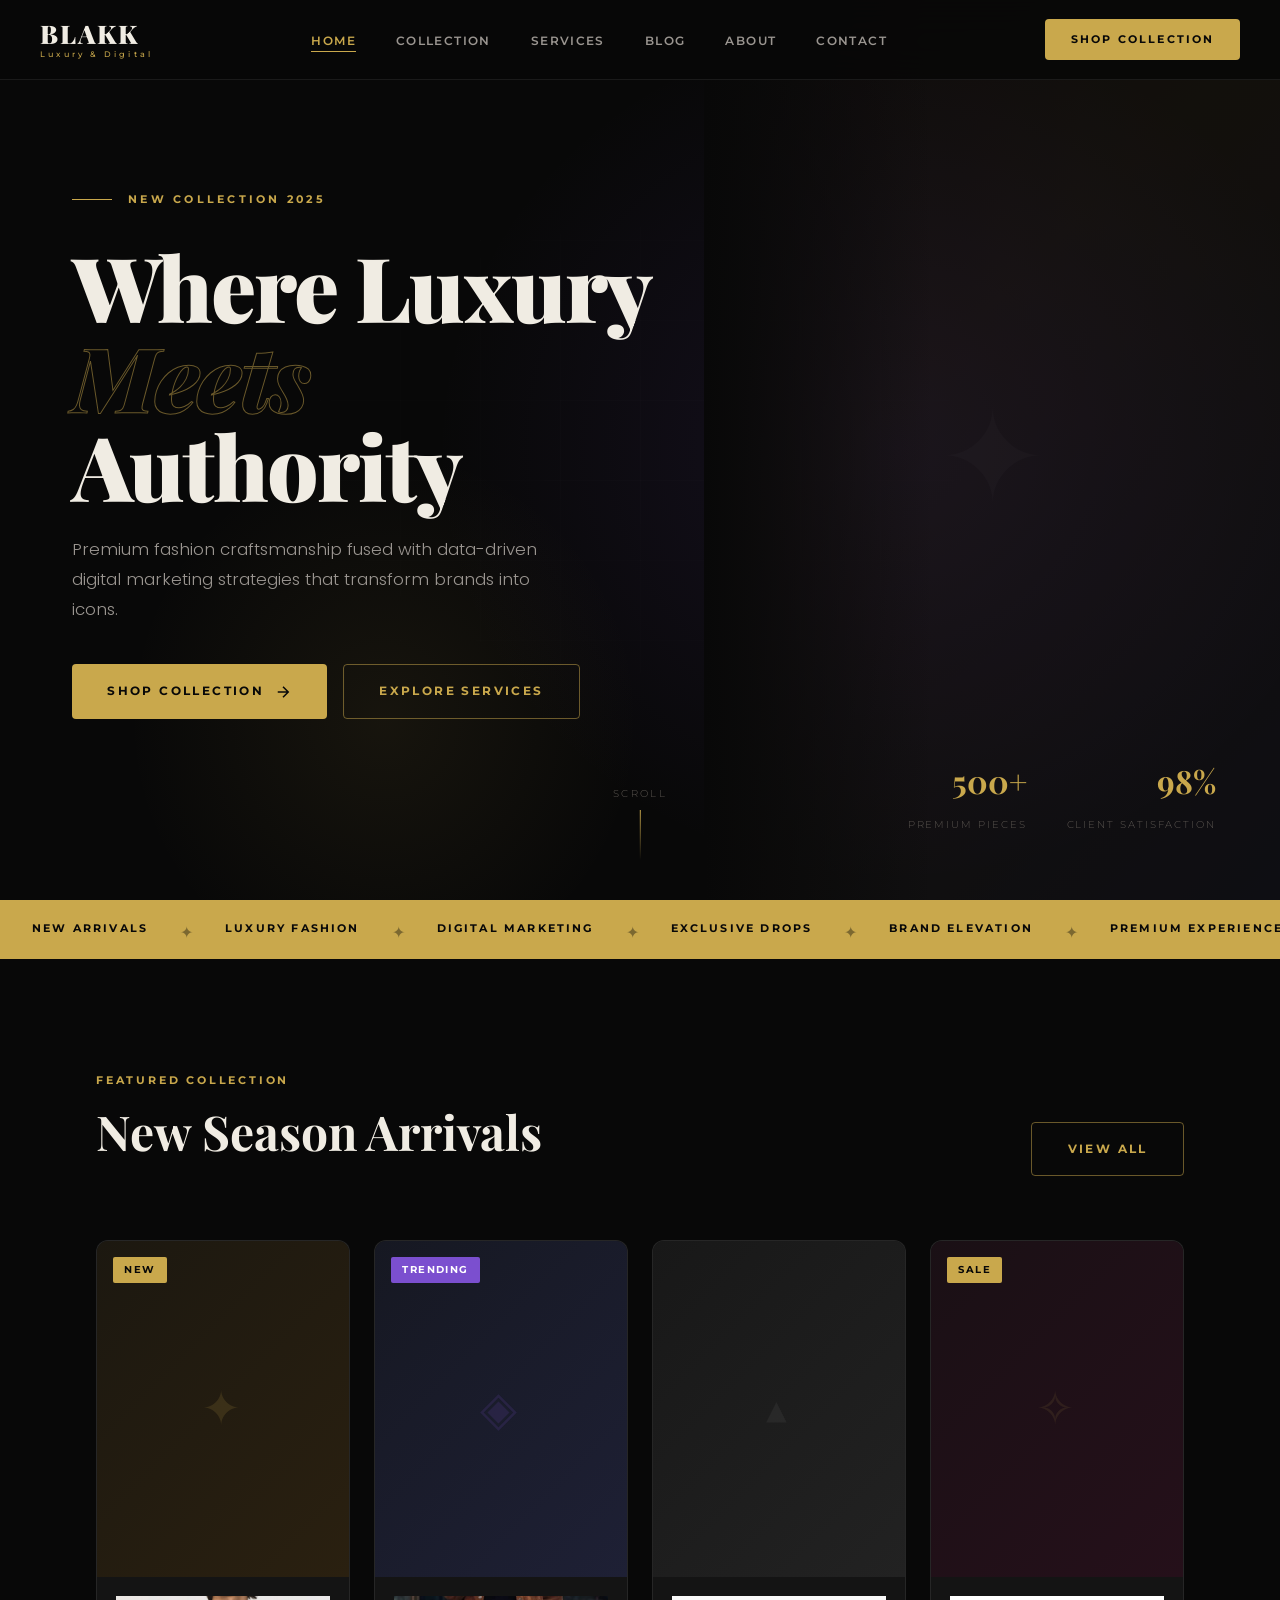
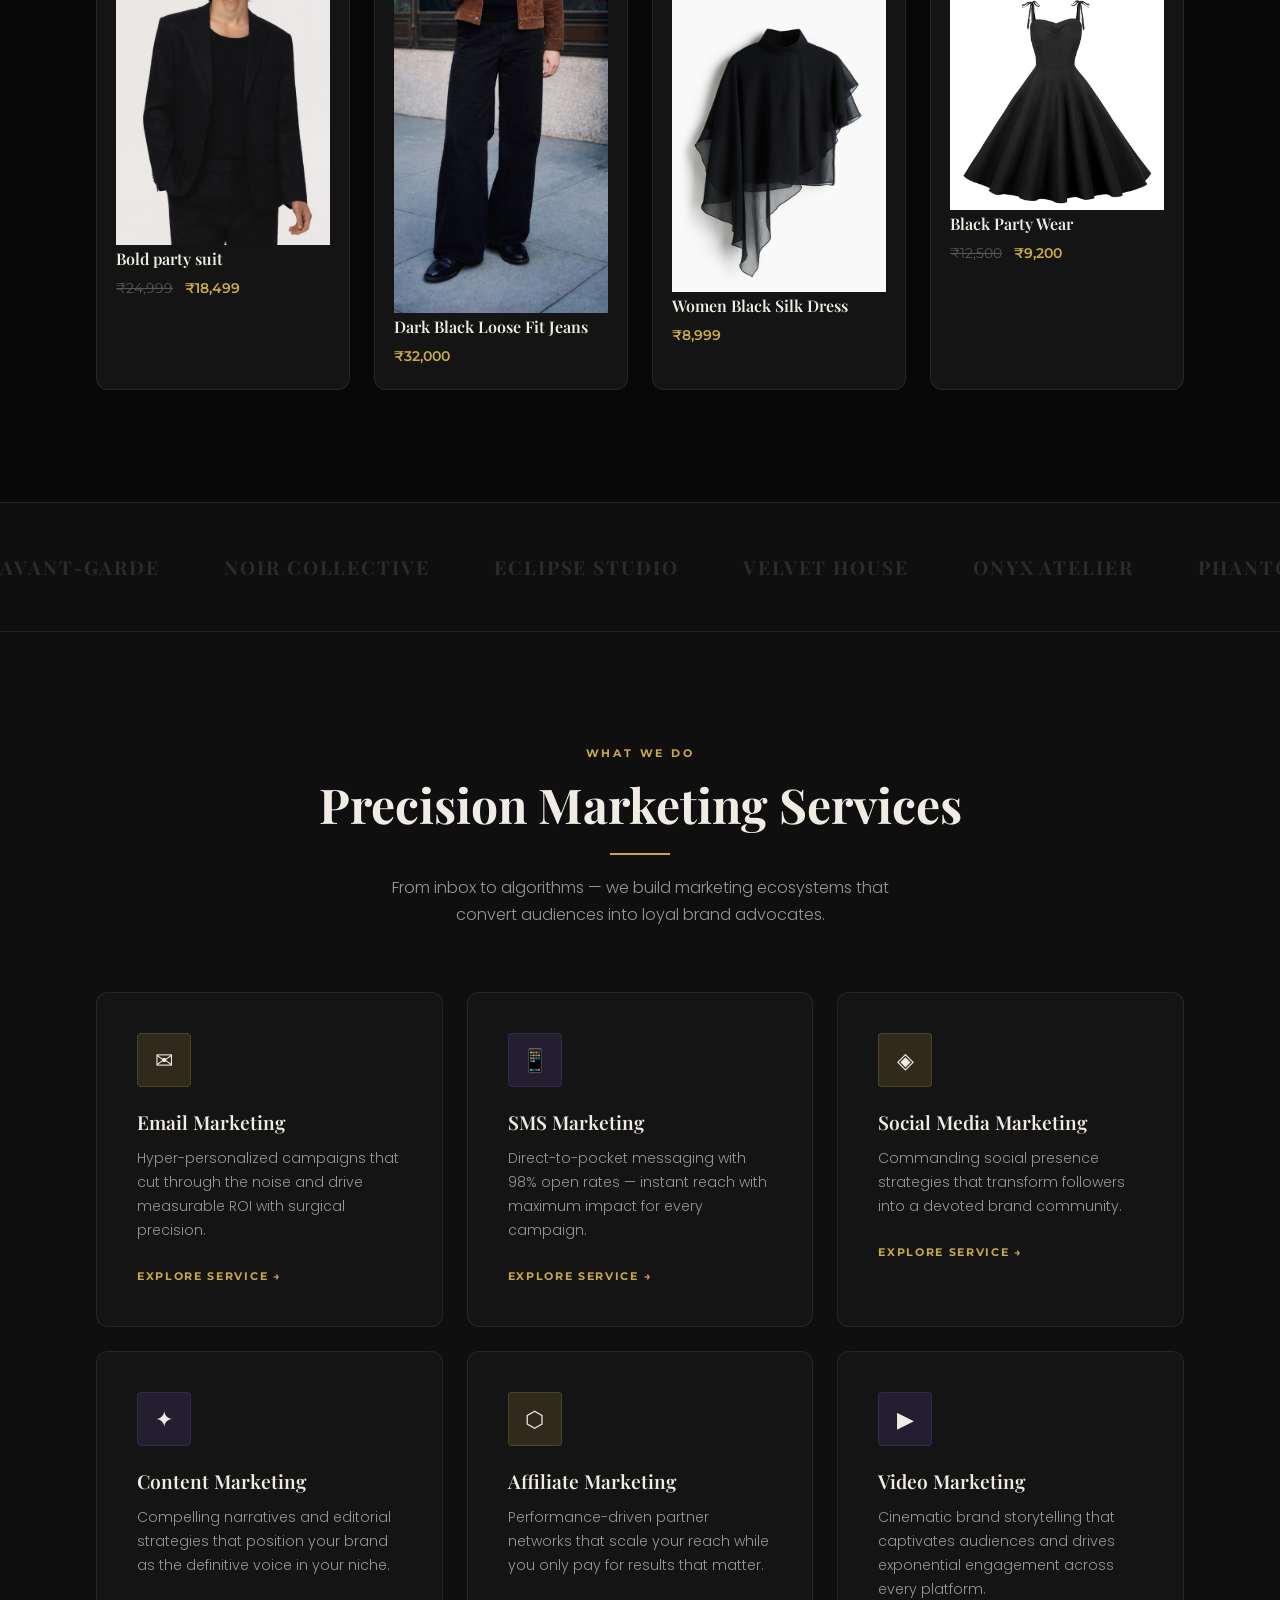
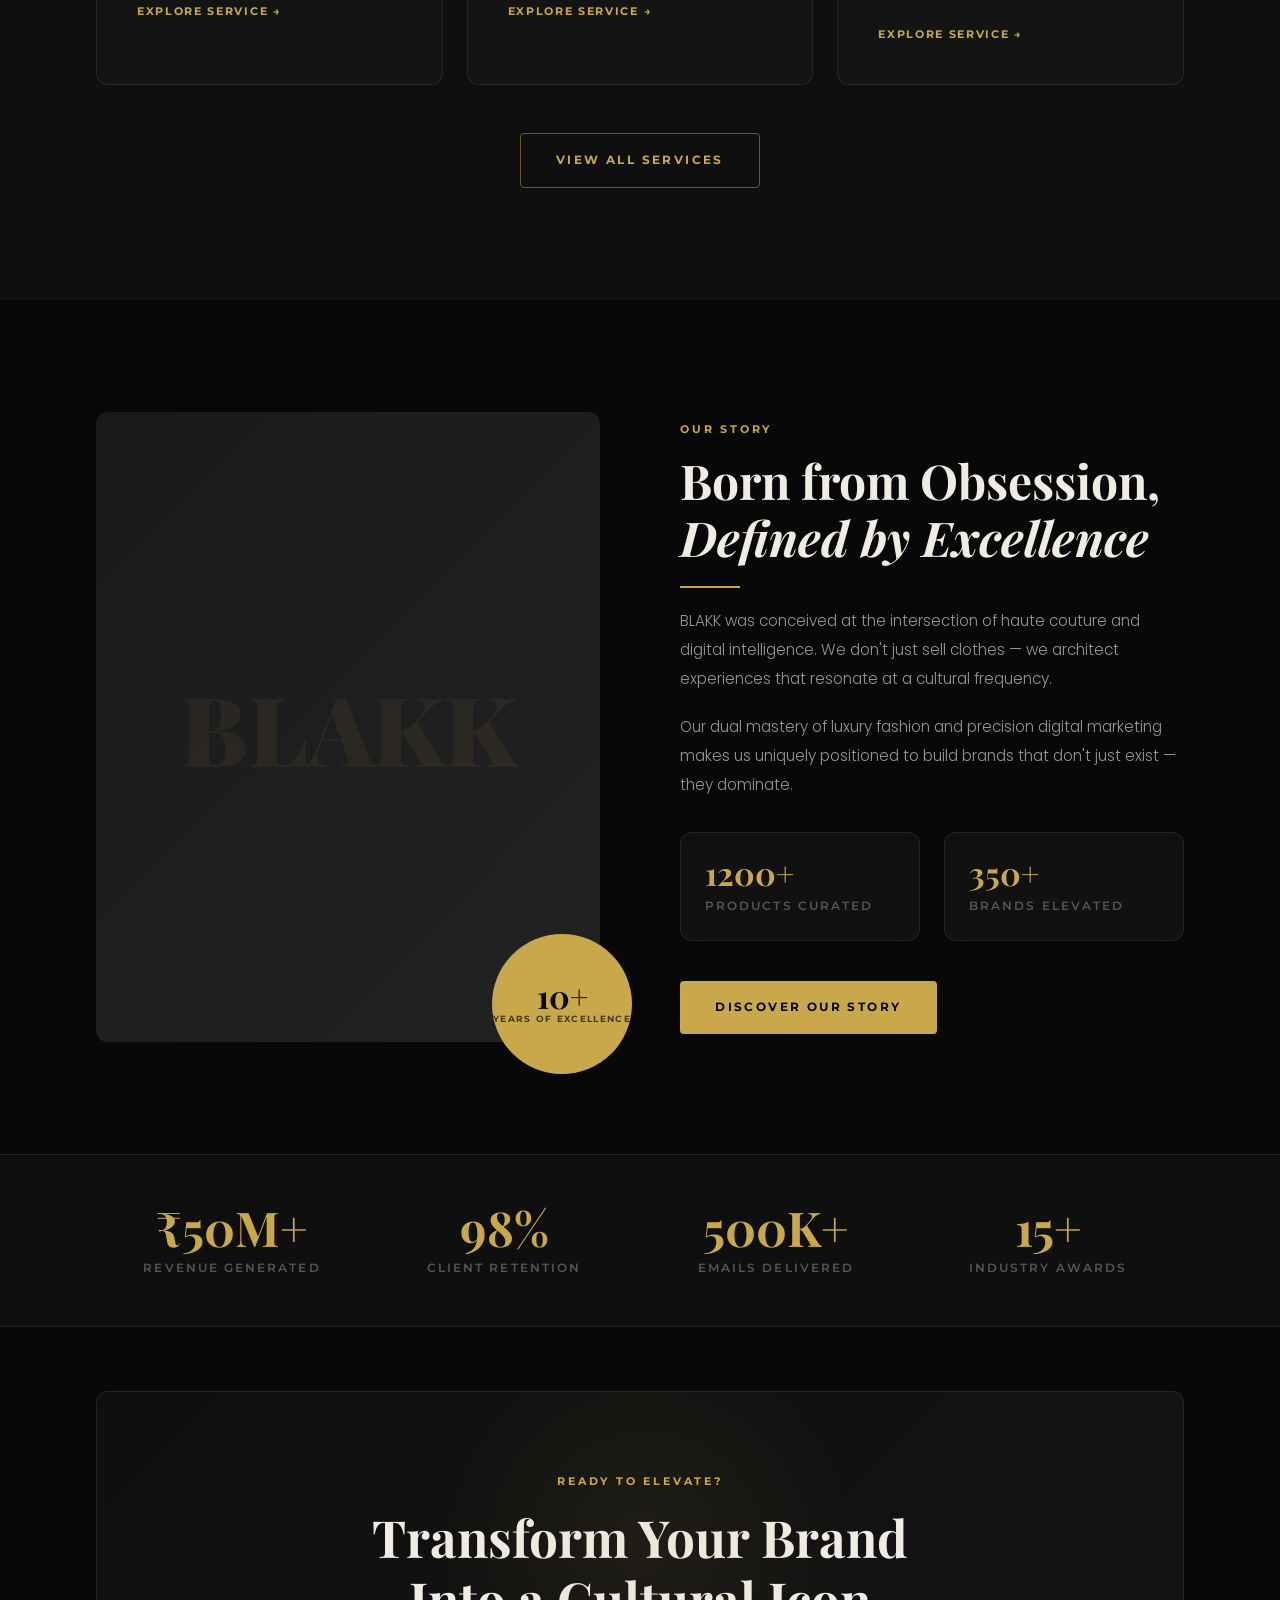
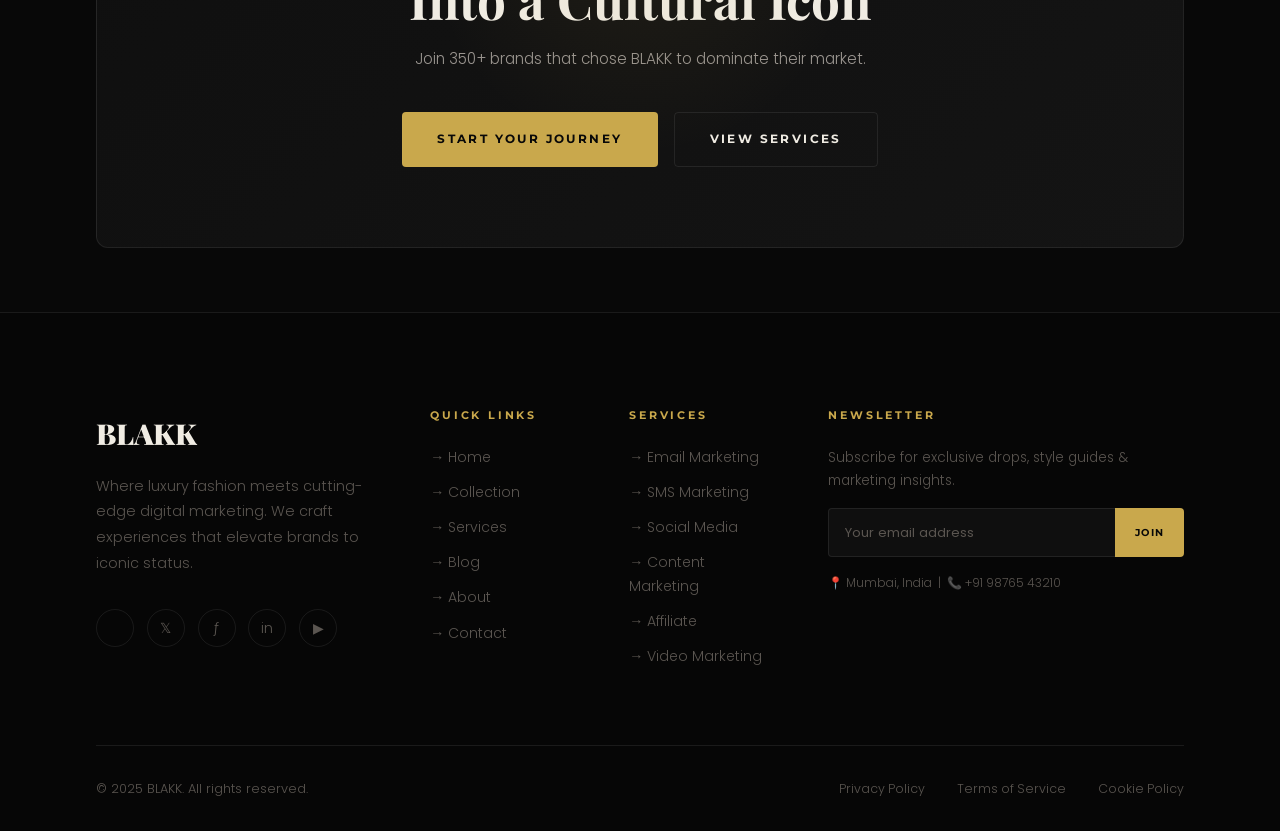
==== commit 80218cb4: "file path changes" ====
--- a/index.html
+++ b/index.html
@@ -229,6 +229,156 @@
       .collection-grid { grid-template-columns: 1fr; }
       .services-grid { grid-template-columns: 1fr; }
     }
+    /* ============================= */
+/* GLOBAL RESPONSIVE FIX */
+/* ============================= */
+
+.container {
+  width: 90%;
+  max-width: 1200px;
+  margin: auto;
+}
+
+/* ============================= */
+/* NAVBAR MOBILE FIX */
+/* ============================= */
+@media (max-width: 900px) {
+  .navbar__menu {
+    display: none;
+  }
+
+  .hamburger {
+    display: block;
+  }
+}
+
+/* ============================= */
+/* HERO SECTION */
+/* ============================= */
+@media (max-width: 900px) {
+  .hero {
+    height: auto;
+    padding: 120px 0 60px;
+  }
+
+  .hero__visual {
+    display: none;
+  }
+
+  .hero__title {
+    font-size: 2.5rem;
+  }
+}
+
+/* ============================= */
+/* GRID SYSTEM FIX */
+/* ============================= */
+@media (max-width: 900px) {
+  .collection-grid,
+  .services-grid,
+  .features-grid,
+  .mvv-grid,
+  .pricing-grid {
+    grid-template-columns: repeat(2, 1fr) !important;
+  }
+}
+
+@media (max-width: 500px) {
+  .collection-grid,
+  .services-grid,
+  .features-grid,
+  .mvv-grid,
+  .pricing-grid {
+    grid-template-columns: 1fr !important;
+  }
+}
+
+/* ============================= */
+/* ABOUT PAGE FIX */
+/* ============================= */
+@media (max-width: 900px) {
+  .about-hero__inner {
+    grid-template-columns: 1fr !important;
+    gap: 2rem;
+  }
+
+  .story-layout {
+    grid-template-columns: 1fr !important;
+  }
+}
+
+/* ============================= */
+/* CONTACT PAGE FIX */
+/* ============================= */
+@media (max-width: 900px) {
+  .contact-main {
+    grid-template-columns: 1fr !important;
+  }
+
+  .form-row {
+    grid-template-columns: 1fr !important;
+  }
+}
+
+/* ============================= */
+/* BLOG PAGE FIX */
+/* ============================= */
+@media (max-width: 900px) {
+  .blog-layout {
+    grid-template-columns: 1fr !important;
+  }
+}
+
+/* ============================= */
+/* PRODUCT PAGE FIX */
+/* ============================= */
+@media (max-width: 900px) {
+  .product-layout {
+    grid-template-columns: 1fr !important;
+    gap: 2rem;
+  }
+
+  .product-gallery {
+    position: static;
+  }
+}
+
+/* ============================= */
+/* SERVICE PAGES FIX */
+/* ============================= */
+@media (max-width: 900px) {
+  .two-col {
+    grid-template-columns: 1fr !important;
+    gap: 2rem;
+  }
+
+  .process-steps {
+    grid-template-columns: 1fr 1fr !important;
+  }
+}
+
+@media (max-width: 500px) {
+  .process-steps {
+    grid-template-columns: 1fr !important;
+  }
+}
+
+/* ============================= */
+/* TEXT + SPACING FIX */
+/* ============================= */
+@media (max-width: 500px) {
+  h1 {
+    font-size: 2rem !important;
+  }
+
+  h2 {
+    font-size: 1.5rem !important;
+  }
+
+  p {
+    font-size: 0.9rem;
+  }
+}
   </style>
 </head>
 <body>
@@ -312,7 +462,7 @@
           </div>
         </div>
         <div class="product-card__body">
-        <img src="c:\Users\HP\OneDrive\Pictures\suit.jpeg">
+        <img src="suit.jpeg">
           <div class="product-card__name">Bold party suit</div>
           <div class="product-card__price"><del>₹24,999</del> ₹18,499</div>
         </div>
@@ -327,7 +477,7 @@
           </div>
         </div>
         <div class="product-card__body">
-          <img src="c:\Users\HP\OneDrive\Pictures\strait fit.jpeg">
+          <img src="strait fit.jpeg">
           <div class="product-card__name">Dark Black Loose Fit Jeans</div>
           <div class="product-card__price">₹32,000</div>
         </div>
@@ -341,7 +491,7 @@
           </div>
         </div>
         <div class="product-card__body">
-          <img src="c:\Users\HP\OneDrive\Pictures\blouse.jpeg">
+          <img src="blouse.jpeg">
           <div class="product-card__name">Women Black Silk Dress</div>
           <div class="product-card__price">₹8,999</div>
         </div>
@@ -356,7 +506,7 @@
           </div>
         </div>
         <div class="product-card__body">
-          <img src="c:\Users\HP\OneDrive\Pictures\sleveless fork.jpeg">
+          <img src="sleveless fork.jpeg">
           <div class="product-card__name">Black Party Wear</div>
           <div class="product-card__price"><del>₹12,500</del> ₹9,200</div>
         </div>
